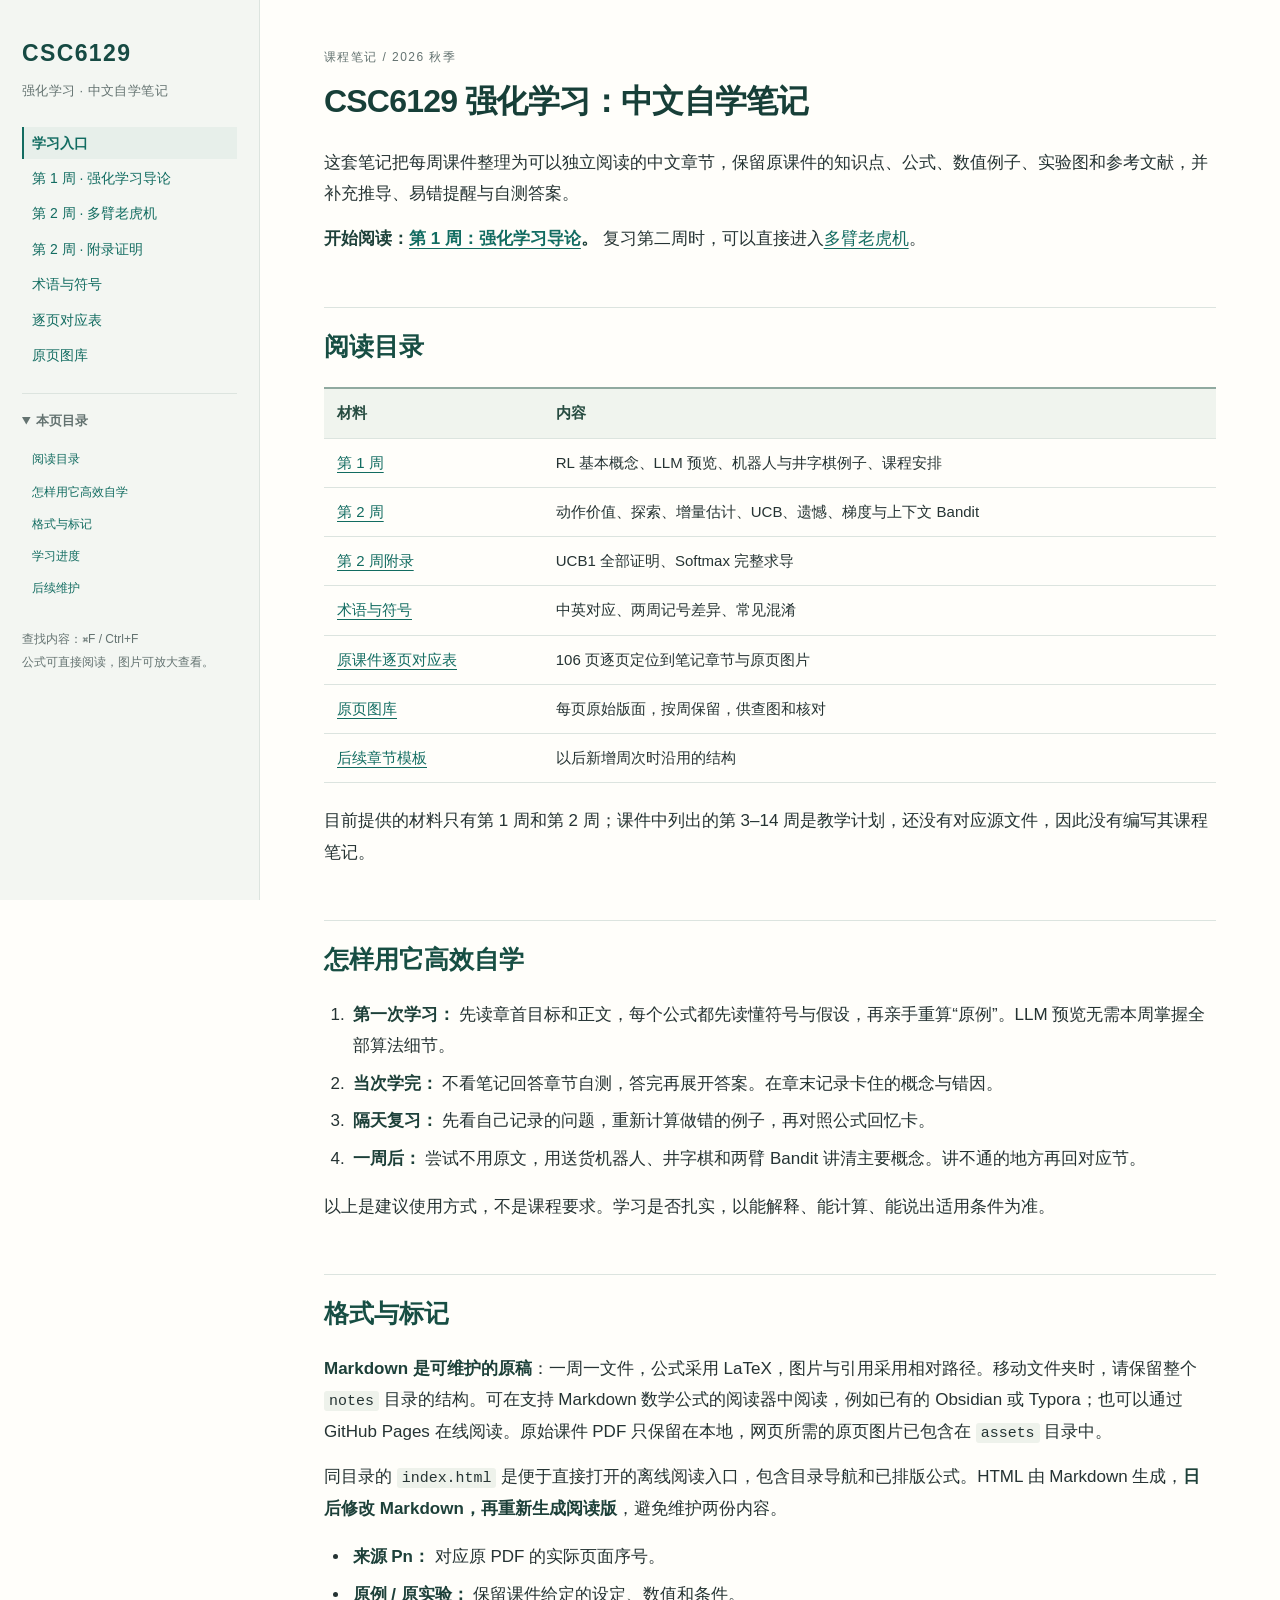
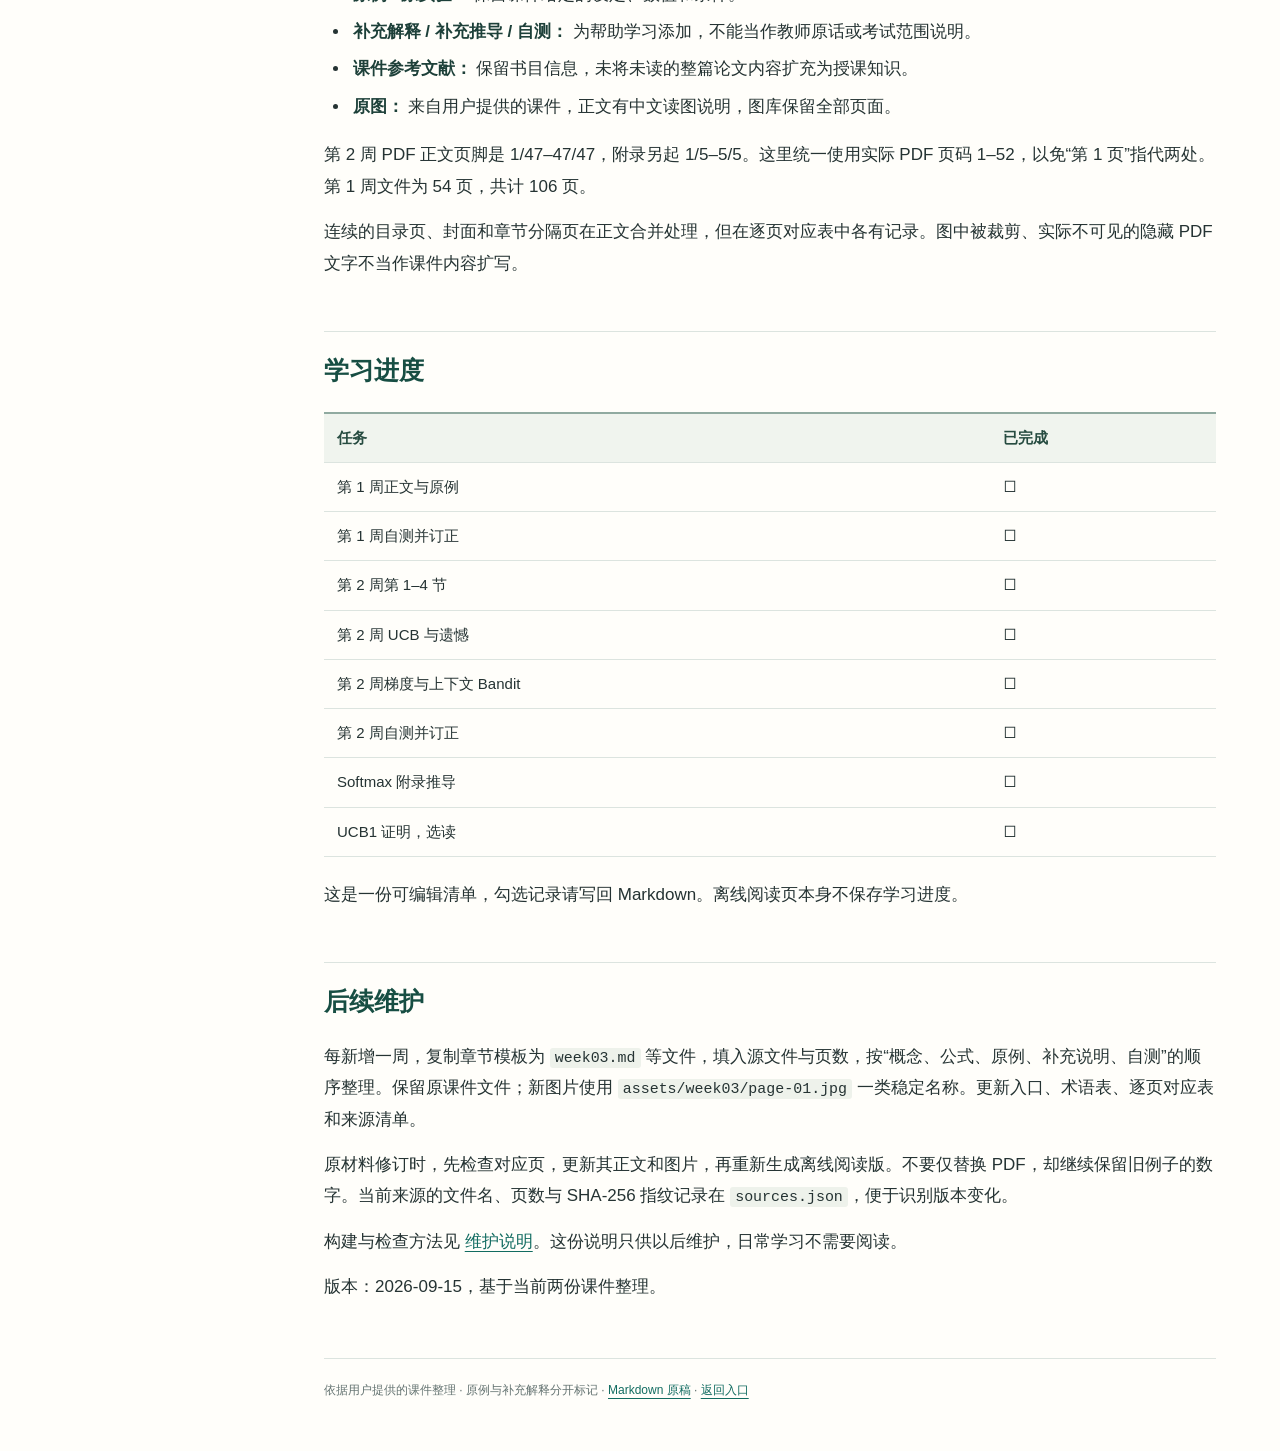
==== notes/index.html @ 53ea070d "Publish RL study notes" ====
<!doctype html>
<html lang="zh-CN"><head><meta charset="utf-8"><meta name="viewport" content="width=device-width, initial-scale=1">
<meta name="description" content="CSC6129 强化学习中文自学笔记，保留原例、公式与推导。">
<title>学习入口 · 强化学习自学笔记</title>
<link rel="stylesheet" href="vendor/katex/dist/katex.min.css"><link rel="stylesheet" href="reader.css">
</head><body>
<a class="skip" href="#content">跳到正文</a>
<aside class="sidebar"><div class="brand">CSC6129<span>强化学习 · 中文自学笔记</span></div>
<nav aria-label="章节导航"><a aria-current="page" href="index.html">学习入口</a>
<a  href="week01.html">第 1 周 · 强化学习导论</a>
<a  href="week02.html">第 2 周 · 多臂老虎机</a>
<a  href="week02-appendix.html">第 2 周 · 附录证明</a>
<a  href="glossary.html">术语与符号</a>
<a  href="coverage.html">逐页对应表</a>
<a  href="source-pages.html">原页图库</a></nav>
<details class="page-toc" open><summary>本页目录</summary><nav aria-label="本页目录"><a href="#heading-1">阅读目录</a>
<a href="#heading-2">怎样用它高效自学</a>
<a href="#heading-3">格式与标记</a>
<a href="#heading-4">学习进度</a>
<a href="#heading-5">后续维护</a></nav></details>
<p class="reader-tip">查找内容：⌘F / Ctrl+F<br>公式可直接阅读，图片可放大查看。</p></aside>
<main id="content"><div class="eyebrow">课程笔记 / 2026 秋季</div><article><h1>CSC6129 强化学习：中文自学笔记</h1>
<p>这套笔记把每周课件整理为可以独立阅读的中文章节，保留原课件的知识点、公式、数值例子、实验图和参考文献，并补充推导、易错提醒与自测答案。</p>
<p><strong>开始阅读：<a href="week01.html">第 1 周：强化学习导论</a>。</strong> 复习第二周时，可以直接进入<a href="week02.html">多臂老虎机</a>。</p>
<h2 id="heading-1">阅读目录</h2>
<div class="table-scroll"><table>
<thead>
<tr>
<th>材料</th>
<th>内容</th>
</tr>
</thead>
<tbody><tr>
<td><a href="week01.html">第 1 周</a></td>
<td>RL 基本概念、LLM 预览、机器人与井字棋例子、课程安排</td>
</tr>
<tr>
<td><a href="week02.html">第 2 周</a></td>
<td>动作价值、探索、增量估计、UCB、遗憾、梯度与上下文 Bandit</td>
</tr>
<tr>
<td><a href="week02-appendix.html">第 2 周附录</a></td>
<td>UCB1 全部证明、Softmax 完整求导</td>
</tr>
<tr>
<td><a href="glossary.html">术语与符号</a></td>
<td>中英对应、两周记号差异、常见混淆</td>
</tr>
<tr>
<td><a href="coverage.html">原课件逐页对应表</a></td>
<td>106 页逐页定位到笔记章节与原页图片</td>
</tr>
<tr>
<td><a href="source-pages.html">原页图库</a></td>
<td>每页原始版面，按周保留，供查图和核对</td>
</tr>
<tr>
<td><a href="chapter-template.html">后续章节模板</a></td>
<td>以后新增周次时沿用的结构</td>
</tr>
</tbody></table></div>
<p>目前提供的材料只有第 1 周和第 2 周；课件中列出的第 3–14 周是教学计划，还没有对应源文件，因此没有编写其课程笔记。</p>
<h2 id="heading-2">怎样用它高效自学</h2>
<ol>
<li><strong>第一次学习：</strong> 先读章首目标和正文，每个公式都先读懂符号与假设，再亲手重算“原例”。LLM 预览无需本周掌握全部算法细节。</li>
<li><strong>当次学完：</strong> 不看笔记回答章节自测，答完再展开答案。在章末记录卡住的概念与错因。</li>
<li><strong>隔天复习：</strong> 先看自己记录的问题，重新计算做错的例子，再对照公式回忆卡。</li>
<li><strong>一周后：</strong> 尝试不用原文，用送货机器人、井字棋和两臂 Bandit 讲清主要概念。讲不通的地方再回对应节。</li>
</ol>
<p>以上是建议使用方式，不是课程要求。学习是否扎实，以能解释、能计算、能说出适用条件为准。</p>
<h2 id="heading-3">格式与标记</h2>
<p><strong>Markdown 是可维护的原稿</strong>：一周一文件，公式采用 LaTeX，图片与引用采用相对路径。移动文件夹时，请保留整个 <code>notes</code> 目录的结构。可在支持 Markdown 数学公式的阅读器中阅读，例如已有的 Obsidian 或 Typora；也可以通过 GitHub Pages 在线阅读。原始课件 PDF 只保留在本地，网页所需的原页图片已包含在 <code>assets</code> 目录中。</p>
<p>同目录的 <code>index.html</code> 是便于直接打开的离线阅读入口，包含目录导航和已排版公式。HTML 由 Markdown 生成，<strong>日后修改 Markdown，再重新生成阅读版</strong>，避免维护两份内容。</p>
<ul>
<li><strong>来源 Pn：</strong> 对应原 PDF 的实际页面序号。</li>
<li><strong>原例 / 原实验：</strong> 保留课件给定的设定、数值和条件。</li>
<li><strong>补充解释 / 补充推导 / 自测：</strong> 为帮助学习添加，不能当作教师原话或考试范围说明。</li>
<li><strong>课件参考文献：</strong> 保留书目信息，未将未读的整篇论文内容扩充为授课知识。</li>
<li><strong>原图：</strong> 来自用户提供的课件，正文有中文读图说明，图库保留全部页面。</li>
</ul>
<p>第 2 周 PDF 正文页脚是 1/47–47/47，附录另起 1/5–5/5。这里统一使用实际 PDF 页码 1–52，以免“第 1 页”指代两处。第 1 周文件为 54 页，共计 106 页。</p>
<p>连续的目录页、封面和章节分隔页在正文合并处理，但在逐页对应表中各有记录。图中被裁剪、实际不可见的隐藏 PDF 文字不当作课件内容扩写。</p>
<h2 id="heading-4">学习进度</h2>
<div class="table-scroll"><table>
<thead>
<tr>
<th>任务</th>
<th>已完成</th>
</tr>
</thead>
<tbody><tr>
<td>第 1 周正文与原例</td>
<td>☐</td>
</tr>
<tr>
<td>第 1 周自测并订正</td>
<td>☐</td>
</tr>
<tr>
<td>第 2 周第 1–4 节</td>
<td>☐</td>
</tr>
<tr>
<td>第 2 周 UCB 与遗憾</td>
<td>☐</td>
</tr>
<tr>
<td>第 2 周梯度与上下文 Bandit</td>
<td>☐</td>
</tr>
<tr>
<td>第 2 周自测并订正</td>
<td>☐</td>
</tr>
<tr>
<td>Softmax 附录推导</td>
<td>☐</td>
</tr>
<tr>
<td>UCB1 证明，选读</td>
<td>☐</td>
</tr>
</tbody></table></div>
<p>这是一份可编辑清单，勾选记录请写回 Markdown。离线阅读页本身不保存学习进度。</p>
<h2 id="heading-5">后续维护</h2>
<p>每新增一周，复制章节模板为 <code>week03.md</code> 等文件，填入源文件与页数，按“概念、公式、原例、补充说明、自测”的顺序整理。保留原课件文件；新图片使用 <code>assets/week03/page-01.jpg</code> 一类稳定名称。更新入口、术语表、逐页对应表和来源清单。</p>
<p>原材料修订时，先检查对应页，更新其正文和图片，再重新生成离线阅读版。不要仅替换 PDF，却继续保留旧例子的数字。当前来源的文件名、页数与 SHA-256 指纹记录在 <code>sources.json</code>，便于识别版本变化。</p>
<p>构建与检查方法见 <a href="MAINTENANCE.html">维护说明</a>。这份说明只供以后维护，日常学习不需要阅读。</p>
<p>版本：2026-09-15，基于当前两份课件整理。</p>
</article>
<footer>依据用户提供的课件整理 · 原例与补充解释分开标记 · <a href="README.md">Markdown 原稿</a> · <a href="index.html">返回入口</a></footer></main>
</body></html>
---- notes/reader.css ----
:root{color-scheme:light;--paper:#fffefa;--ink:#253333;--muted:#647371;--accent:#126c61;--line:#dce4df;--aside:#f3f6f2}
*{box-sizing:border-box}html{scroll-behavior:smooth;scroll-padding-top:28px}
body{margin:0;background:var(--paper);color:var(--ink);font:17px/1.85 -apple-system,BlinkMacSystemFont,"PingFang SC","Microsoft YaHei",sans-serif}
a{color:var(--accent);text-decoration-thickness:1px;text-underline-offset:4px}a:hover{color:#034c42}
.skip{position:absolute;left:-9999px}.skip:focus{left:20px;top:10px;z-index:10;background:white;padding:10px}
.sidebar{position:fixed;inset:0 auto 0 0;width:260px;overflow:auto;background:var(--aside);border-right:1px solid var(--line);padding:32px 22px;font-size:14px}
.brand{font-size:23px;font-weight:750;letter-spacing:.06em;color:#164a43;margin-bottom:24px}.brand span{display:block;font-size:13px;letter-spacing:.03em;font-weight:500;color:var(--muted);margin-top:4px}
.sidebar nav{display:grid;gap:3px}.sidebar nav a{display:block;padding:5px 8px;text-decoration:none;border-left:2px solid transparent;line-height:1.6}
.sidebar nav a[aria-current]{font-weight:700;border-color:var(--accent);background:#e7efea}.sidebar nav a:hover{background:#e7efea}
.page-toc{border:0;border-top:1px solid var(--line);padding:15px 0 0;margin:22px 0 0;background:transparent}.page-toc summary{font-weight:600;color:var(--muted);font-size:13px}.page-toc nav{margin-top:8px;font-size:12px}
.reader-tip{font-size:12px;color:var(--muted);margin-top:25px}
main{max-width:1160px;margin-left:260px;padding:46px 64px 50px}.eyebrow{font-size:12px;letter-spacing:.12em;color:var(--muted);margin-bottom:10px}
h1{font-size:32px;line-height:1.45;letter-spacing:-.025em;margin:8px 0 22px;font-weight:750;color:#173f38}
h2{font-size:25px;line-height:1.5;margin:52px 0 20px;padding-top:20px;border-top:1px solid var(--line);color:#174e43}
h3{font-size:20px;line-height:1.5;margin:32px 0 14px;color:#244c43}h4{font-size:18px}
p{margin:14px 0}strong{font-weight:700;color:#1d4039}li{padding-left:3px;margin:6px 0}ul,ol{padding-left:1.5em}
blockquote{margin:22px 0;padding:1px 20px;border-left:3px solid #75a899;background:#f2f6ef;color:#384c43;font-size:16px}
.table-scroll{overflow-x:auto;margin:22px 0;border-top:2px solid #90aaa0;border-bottom:1px solid var(--line)}
table{border-collapse:collapse;width:100%;font-size:15px;line-height:1.75}th{text-align:left;font-weight:650;background:#f0f4ee;color:#274c41}th,td{padding:11px 13px;border-bottom:1px solid var(--line);vertical-align:top}tr:last-child td{border-bottom:0}td:first-child{min-width:90px}
.equation{overflow-x:auto;overflow-y:hidden;padding:7px 0;margin:17px 0}.katex{font-size:1.08em}.katex-display{margin:.6em 0}.equation .katex-display>.katex{white-space:nowrap}
img{display:block;max-width:100%;height:auto;margin:24px auto;border:1px solid #e4e6df;background:white}
details{padding:12px 18px;margin:14px 0 28px;border:1px solid var(--line);background:#f8faf5}summary{cursor:pointer;color:var(--accent);font-size:15px;font-weight:600}details[open]>summary{margin-bottom:12px}
code{font: .88em/1.5 ui-monospace,SFMono-Regular,Consolas,monospace;background:#eef2eb;border-radius:3px;padding:2px 5px}pre{padding:20px;background:#f0f3ed;overflow:auto;border-left:3px solid #a5baab;font-size:14px;line-height:1.8}pre code{padding:0;background:none}
footer{margin-top:55px;border-top:1px solid var(--line);padding-top:20px;font-size:12px;color:var(--muted)}
@media(min-width:1550px){main{margin-left:max(260px,calc((100vw - 1000px)/2));max-width:1000px}.sidebar{width:280px}}
@media(max-width:1000px){main{padding:35px 30px}.sidebar{width:230px}main{margin-left:230px}}
@media(max-width:760px){body{font-size:16px}.sidebar{position:static;width:auto;border-right:0;border-bottom:1px solid var(--line);padding:20px}.brand{margin-bottom:12px}.sidebar>nav{grid-template-columns:1fr 1fr}.page-toc,.reader-tip{display:none}main{margin:0;padding:26px 18px;max-width:none}h1{font-size:27px}h2{font-size:23px}h3{font-size:19px}table{font-size:14px}th,td{padding:9px}.katex{font-size:1em}}
@media print{.sidebar,.eyebrow,.skip,footer{display:none}main{margin:0;padding:0;max-width:none}body{font-size:11pt;background:white}h1{font-size:22pt}h2{font-size:17pt;break-after:avoid}h3{font-size:14pt;break-after:avoid}a{color:inherit;text-decoration:none}img{max-height:75vh;object-fit:contain}table{font-size:10pt}blockquote,table,pre{break-inside:avoid}.table-scroll,.equation{overflow:visible}details{break-inside:avoid}}
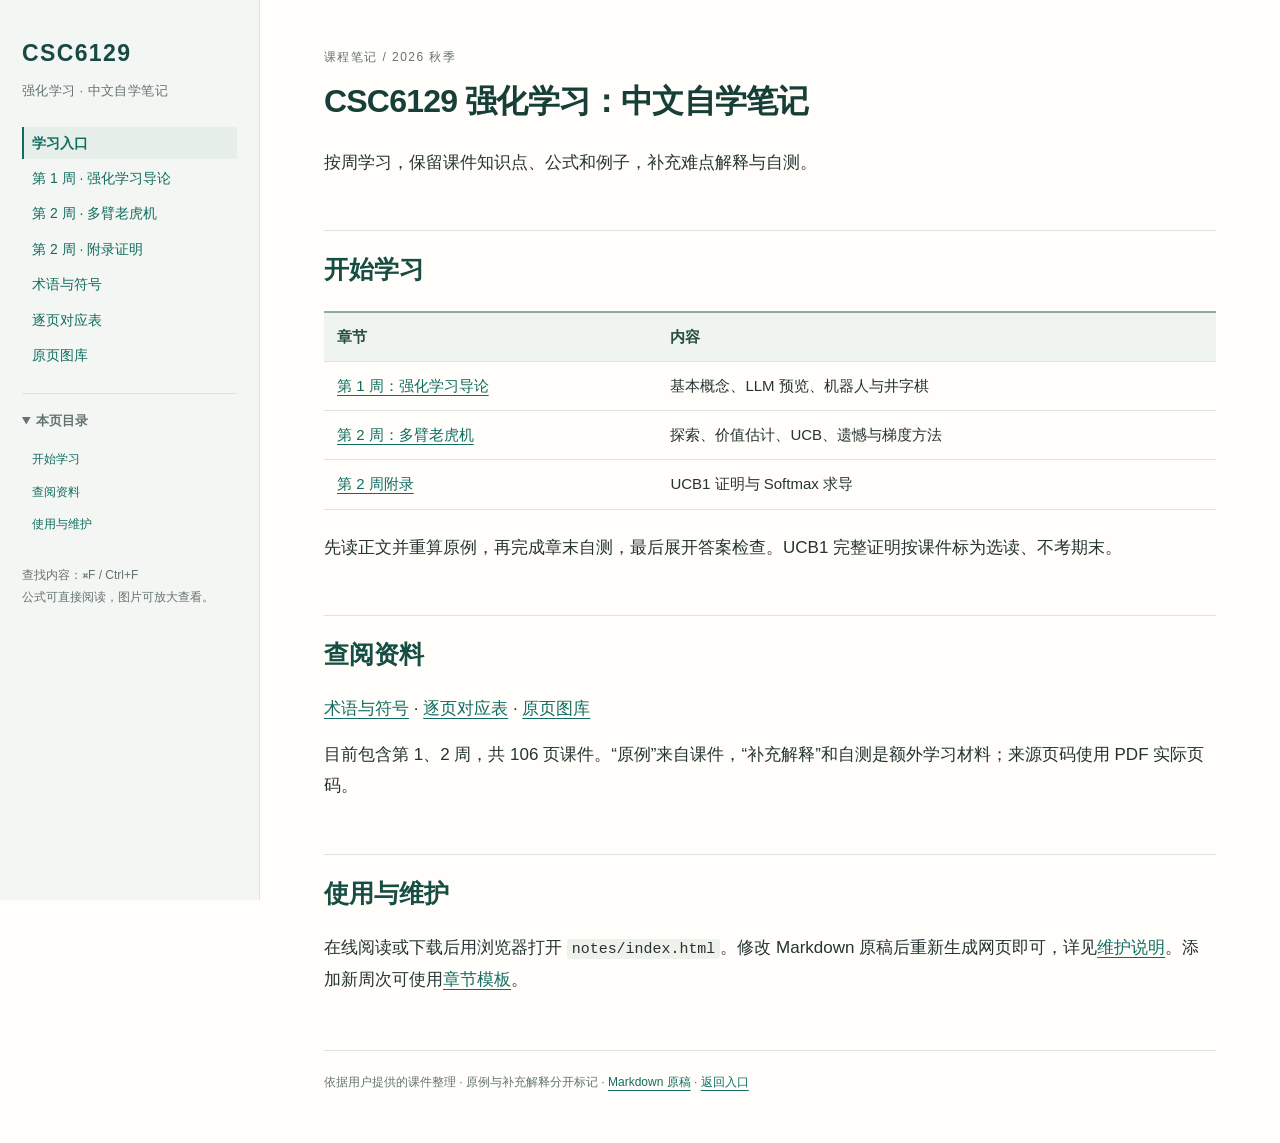
==== commit 0e5bc6d4: "Simplify study notes entry and fix local redirect" ====
--- a/notes/index.html
+++ b/notes/index.html
@@ -13,120 +13,39 @@
 <a  href="glossary.html">术语与符号</a>
 <a  href="coverage.html">逐页对应表</a>
 <a  href="source-pages.html">原页图库</a></nav>
-<details class="page-toc" open><summary>本页目录</summary><nav aria-label="本页目录"><a href="#heading-1">阅读目录</a>
-<a href="#heading-2">怎样用它高效自学</a>
-<a href="#heading-3">格式与标记</a>
-<a href="#heading-4">学习进度</a>
-<a href="#heading-5">后续维护</a></nav></details>
+<details class="page-toc" open><summary>本页目录</summary><nav aria-label="本页目录"><a href="#heading-1">开始学习</a>
+<a href="#heading-2">查阅资料</a>
+<a href="#heading-3">使用与维护</a></nav></details>
 <p class="reader-tip">查找内容：⌘F / Ctrl+F<br>公式可直接阅读，图片可放大查看。</p></aside>
 <main id="content"><div class="eyebrow">课程笔记 / 2026 秋季</div><article><h1>CSC6129 强化学习：中文自学笔记</h1>
-<p>这套笔记把每周课件整理为可以独立阅读的中文章节，保留原课件的知识点、公式、数值例子、实验图和参考文献，并补充推导、易错提醒与自测答案。</p>
-<p><strong>开始阅读：<a href="week01.html">第 1 周：强化学习导论</a>。</strong> 复习第二周时，可以直接进入<a href="week02.html">多臂老虎机</a>。</p>
-<h2 id="heading-1">阅读目录</h2>
+<p>按周学习，保留课件知识点、公式和例子，补充难点解释与自测。</p>
+<h2 id="heading-1">开始学习</h2>
 <div class="table-scroll"><table>
 <thead>
 <tr>
-<th>材料</th>
+<th>章节</th>
 <th>内容</th>
 </tr>
 </thead>
 <tbody><tr>
-<td><a href="week01.html">第 1 周</a></td>
-<td>RL 基本概念、LLM 预览、机器人与井字棋例子、课程安排</td>
+<td><a href="week01.html">第 1 周：强化学习导论</a></td>
+<td>基本概念、LLM 预览、机器人与井字棋</td>
 </tr>
 <tr>
-<td><a href="week02.html">第 2 周</a></td>
-<td>动作价值、探索、增量估计、UCB、遗憾、梯度与上下文 Bandit</td>
+<td><a href="week02.html">第 2 周：多臂老虎机</a></td>
+<td>探索、价值估计、UCB、遗憾与梯度方法</td>
 </tr>
 <tr>
 <td><a href="week02-appendix.html">第 2 周附录</a></td>
-<td>UCB1 全部证明、Softmax 完整求导</td>
-</tr>
-<tr>
-<td><a href="glossary.html">术语与符号</a></td>
-<td>中英对应、两周记号差异、常见混淆</td>
-</tr>
-<tr>
-<td><a href="coverage.html">原课件逐页对应表</a></td>
-<td>106 页逐页定位到笔记章节与原页图片</td>
-</tr>
-<tr>
-<td><a href="source-pages.html">原页图库</a></td>
-<td>每页原始版面，按周保留，供查图和核对</td>
-</tr>
-<tr>
-<td><a href="chapter-template.html">后续章节模板</a></td>
-<td>以后新增周次时沿用的结构</td>
+<td>UCB1 证明与 Softmax 求导</td>
 </tr>
 </tbody></table></div>
-<p>目前提供的材料只有第 1 周和第 2 周；课件中列出的第 3–14 周是教学计划，还没有对应源文件，因此没有编写其课程笔记。</p>
-<h2 id="heading-2">怎样用它高效自学</h2>
-<ol>
-<li><strong>第一次学习：</strong> 先读章首目标和正文，每个公式都先读懂符号与假设，再亲手重算“原例”。LLM 预览无需本周掌握全部算法细节。</li>
-<li><strong>当次学完：</strong> 不看笔记回答章节自测，答完再展开答案。在章末记录卡住的概念与错因。</li>
-<li><strong>隔天复习：</strong> 先看自己记录的问题，重新计算做错的例子，再对照公式回忆卡。</li>
-<li><strong>一周后：</strong> 尝试不用原文，用送货机器人、井字棋和两臂 Bandit 讲清主要概念。讲不通的地方再回对应节。</li>
-</ol>
-<p>以上是建议使用方式，不是课程要求。学习是否扎实，以能解释、能计算、能说出适用条件为准。</p>
-<h2 id="heading-3">格式与标记</h2>
-<p><strong>Markdown 是可维护的原稿</strong>：一周一文件，公式采用 LaTeX，图片与引用采用相对路径。移动文件夹时，请保留整个 <code>notes</code> 目录的结构。可在支持 Markdown 数学公式的阅读器中阅读，例如已有的 Obsidian 或 Typora；也可以通过 GitHub Pages 在线阅读。原始课件 PDF 只保留在本地，网页所需的原页图片已包含在 <code>assets</code> 目录中。</p>
-<p>同目录的 <code>index.html</code> 是便于直接打开的离线阅读入口，包含目录导航和已排版公式。HTML 由 Markdown 生成，<strong>日后修改 Markdown，再重新生成阅读版</strong>，避免维护两份内容。</p>
-<ul>
-<li><strong>来源 Pn：</strong> 对应原 PDF 的实际页面序号。</li>
-<li><strong>原例 / 原实验：</strong> 保留课件给定的设定、数值和条件。</li>
-<li><strong>补充解释 / 补充推导 / 自测：</strong> 为帮助学习添加，不能当作教师原话或考试范围说明。</li>
-<li><strong>课件参考文献：</strong> 保留书目信息，未将未读的整篇论文内容扩充为授课知识。</li>
-<li><strong>原图：</strong> 来自用户提供的课件，正文有中文读图说明，图库保留全部页面。</li>
-</ul>
-<p>第 2 周 PDF 正文页脚是 1/47–47/47，附录另起 1/5–5/5。这里统一使用实际 PDF 页码 1–52，以免“第 1 页”指代两处。第 1 周文件为 54 页，共计 106 页。</p>
-<p>连续的目录页、封面和章节分隔页在正文合并处理，但在逐页对应表中各有记录。图中被裁剪、实际不可见的隐藏 PDF 文字不当作课件内容扩写。</p>
-<h2 id="heading-4">学习进度</h2>
-<div class="table-scroll"><table>
-<thead>
-<tr>
-<th>任务</th>
-<th>已完成</th>
-</tr>
-</thead>
-<tbody><tr>
-<td>第 1 周正文与原例</td>
-<td>☐</td>
-</tr>
-<tr>
-<td>第 1 周自测并订正</td>
-<td>☐</td>
-</tr>
-<tr>
-<td>第 2 周第 1–4 节</td>
-<td>☐</td>
-</tr>
-<tr>
-<td>第 2 周 UCB 与遗憾</td>
-<td>☐</td>
-</tr>
-<tr>
-<td>第 2 周梯度与上下文 Bandit</td>
-<td>☐</td>
-</tr>
-<tr>
-<td>第 2 周自测并订正</td>
-<td>☐</td>
-</tr>
-<tr>
-<td>Softmax 附录推导</td>
-<td>☐</td>
-</tr>
-<tr>
-<td>UCB1 证明，选读</td>
-<td>☐</td>
-</tr>
-</tbody></table></div>
-<p>这是一份可编辑清单，勾选记录请写回 Markdown。离线阅读页本身不保存学习进度。</p>
-<h2 id="heading-5">后续维护</h2>
-<p>每新增一周，复制章节模板为 <code>week03.md</code> 等文件，填入源文件与页数，按“概念、公式、原例、补充说明、自测”的顺序整理。保留原课件文件；新图片使用 <code>assets/week03/page-01.jpg</code> 一类稳定名称。更新入口、术语表、逐页对应表和来源清单。</p>
-<p>原材料修订时，先检查对应页，更新其正文和图片，再重新生成离线阅读版。不要仅替换 PDF，却继续保留旧例子的数字。当前来源的文件名、页数与 SHA-256 指纹记录在 <code>sources.json</code>，便于识别版本变化。</p>
-<p>构建与检查方法见 <a href="MAINTENANCE.html">维护说明</a>。这份说明只供以后维护，日常学习不需要阅读。</p>
-<p>版本：2026-09-15，基于当前两份课件整理。</p>
+<p>先读正文并重算原例，再完成章末自测，最后展开答案检查。UCB1 完整证明按课件标为选读、不考期末。</p>
+<h2 id="heading-2">查阅资料</h2>
+<p><a href="glossary.html">术语与符号</a> · <a href="coverage.html">逐页对应表</a> · <a href="source-pages.html">原页图库</a></p>
+<p>目前包含第 1、2 周，共 106 页课件。“原例”来自课件，“补充解释”和自测是额外学习材料；来源页码使用 PDF 实际页码。</p>
+<h2 id="heading-3">使用与维护</h2>
+<p>在线阅读或下载后用浏览器打开 <code>notes/index.html</code>。修改 Markdown 原稿后重新生成网页即可，详见<a href="MAINTENANCE.html">维护说明</a>。添加新周次可使用<a href="chapter-template.html">章节模板</a>。</p>
 </article>
 <footer>依据用户提供的课件整理 · 原例与补充解释分开标记 · <a href="README.md">Markdown 原稿</a> · <a href="index.html">返回入口</a></footer></main>
 </body></html>
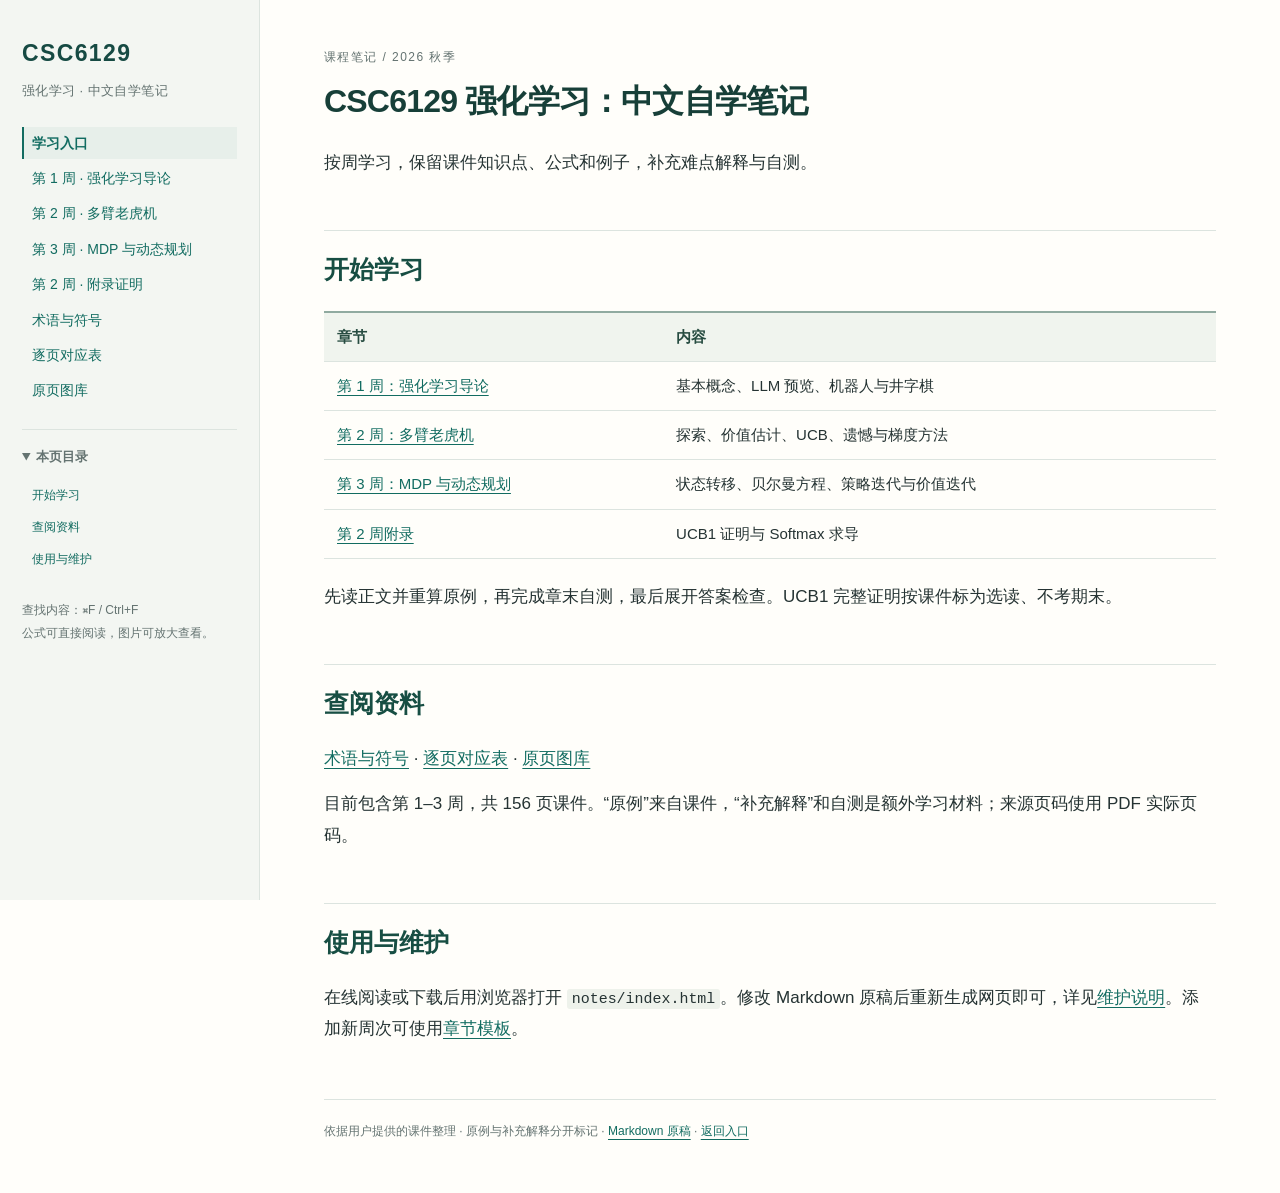
==== commit 63ab94ef: "Add Week 3 MDP and dynamic programming study notes" ====
--- a/notes/index.html
+++ b/notes/index.html
@@ -9,6 +9,7 @@
 <nav aria-label="章节导航"><a aria-current="page" href="index.html">学习入口</a>
 <a  href="week01.html">第 1 周 · 强化学习导论</a>
 <a  href="week02.html">第 2 周 · 多臂老虎机</a>
+<a  href="week03.html">第 3 周 · MDP 与动态规划</a>
 <a  href="week02-appendix.html">第 2 周 · 附录证明</a>
 <a  href="glossary.html">术语与符号</a>
 <a  href="coverage.html">逐页对应表</a>
@@ -36,6 +37,10 @@
 <td>探索、价值估计、UCB、遗憾与梯度方法</td>
 </tr>
 <tr>
+<td><a href="week03.html">第 3 周：MDP 与动态规划</a></td>
+<td>状态转移、贝尔曼方程、策略迭代与价值迭代</td>
+</tr>
+<tr>
 <td><a href="week02-appendix.html">第 2 周附录</a></td>
 <td>UCB1 证明与 Softmax 求导</td>
 </tr>
@@ -43,7 +48,7 @@
 <p>先读正文并重算原例，再完成章末自测，最后展开答案检查。UCB1 完整证明按课件标为选读、不考期末。</p>
 <h2 id="heading-2">查阅资料</h2>
 <p><a href="glossary.html">术语与符号</a> · <a href="coverage.html">逐页对应表</a> · <a href="source-pages.html">原页图库</a></p>
-<p>目前包含第 1、2 周，共 106 页课件。“原例”来自课件，“补充解释”和自测是额外学习材料；来源页码使用 PDF 实际页码。</p>
+<p>目前包含第 1–3 周，共 156 页课件。“原例”来自课件，“补充解释”和自测是额外学习材料；来源页码使用 PDF 实际页码。</p>
 <h2 id="heading-3">使用与维护</h2>
 <p>在线阅读或下载后用浏览器打开 <code>notes/index.html</code>。修改 Markdown 原稿后重新生成网页即可，详见<a href="MAINTENANCE.html">维护说明</a>。添加新周次可使用<a href="chapter-template.html">章节模板</a>。</p>
 </article>
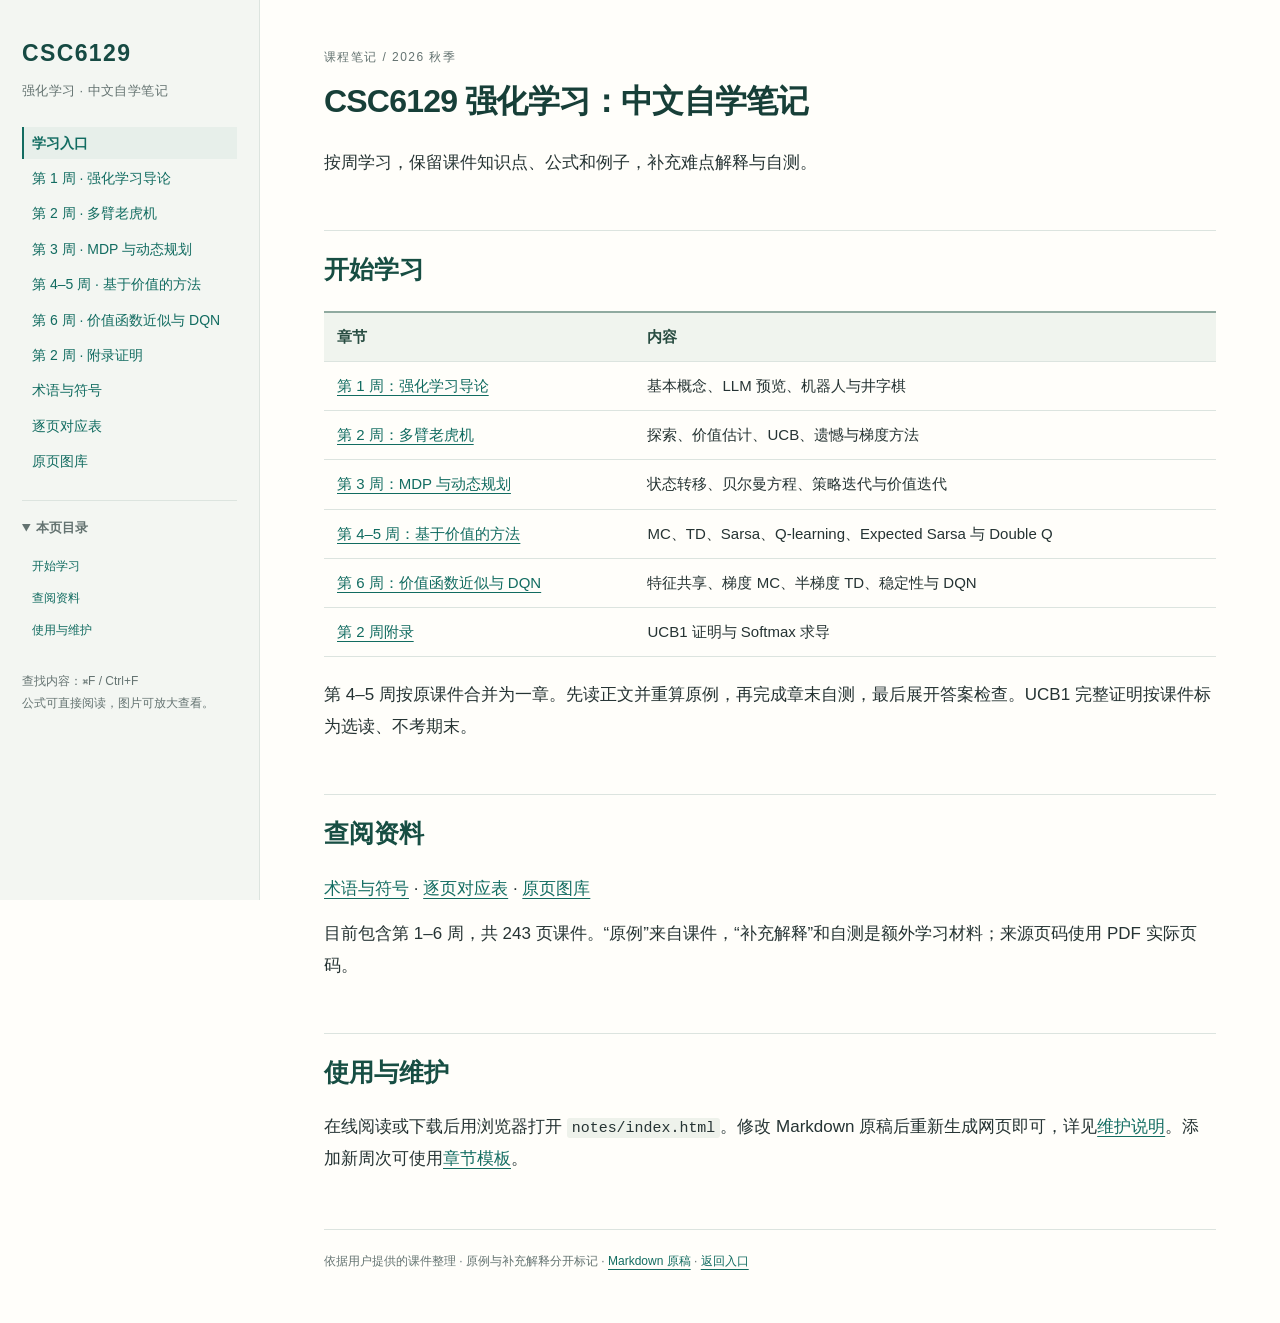
==== commit 74dc0d24: "Add Weeks 4-6 value learning and function approximation notes" ====
--- a/notes/index.html
+++ b/notes/index.html
@@ -10,6 +10,8 @@
 <a  href="week01.html">第 1 周 · 强化学习导论</a>
 <a  href="week02.html">第 2 周 · 多臂老虎机</a>
 <a  href="week03.html">第 3 周 · MDP 与动态规划</a>
+<a  href="week04-05.html">第 4–5 周 · 基于价值的方法</a>
+<a  href="week06.html">第 6 周 · 价值函数近似与 DQN</a>
 <a  href="week02-appendix.html">第 2 周 · 附录证明</a>
 <a  href="glossary.html">术语与符号</a>
 <a  href="coverage.html">逐页对应表</a>
@@ -41,14 +43,22 @@
 <td>状态转移、贝尔曼方程、策略迭代与价值迭代</td>
 </tr>
 <tr>
+<td><a href="week04-05.html">第 4–5 周：基于价值的方法</a></td>
+<td>MC、TD、Sarsa、Q-learning、Expected Sarsa 与 Double Q</td>
+</tr>
+<tr>
+<td><a href="week06.html">第 6 周：价值函数近似与 DQN</a></td>
+<td>特征共享、梯度 MC、半梯度 TD、稳定性与 DQN</td>
+</tr>
+<tr>
 <td><a href="week02-appendix.html">第 2 周附录</a></td>
 <td>UCB1 证明与 Softmax 求导</td>
 </tr>
 </tbody></table></div>
-<p>先读正文并重算原例，再完成章末自测，最后展开答案检查。UCB1 完整证明按课件标为选读、不考期末。</p>
+<p>第 4–5 周按原课件合并为一章。先读正文并重算原例，再完成章末自测，最后展开答案检查。UCB1 完整证明按课件标为选读、不考期末。</p>
 <h2 id="heading-2">查阅资料</h2>
 <p><a href="glossary.html">术语与符号</a> · <a href="coverage.html">逐页对应表</a> · <a href="source-pages.html">原页图库</a></p>
-<p>目前包含第 1–3 周，共 156 页课件。“原例”来自课件，“补充解释”和自测是额外学习材料；来源页码使用 PDF 实际页码。</p>
+<p>目前包含第 1–6 周，共 243 页课件。“原例”来自课件，“补充解释”和自测是额外学习材料；来源页码使用 PDF 实际页码。</p>
 <h2 id="heading-3">使用与维护</h2>
 <p>在线阅读或下载后用浏览器打开 <code>notes/index.html</code>。修改 Markdown 原稿后重新生成网页即可，详见<a href="MAINTENANCE.html">维护说明</a>。添加新周次可使用<a href="chapter-template.html">章节模板</a>。</p>
 </article>
